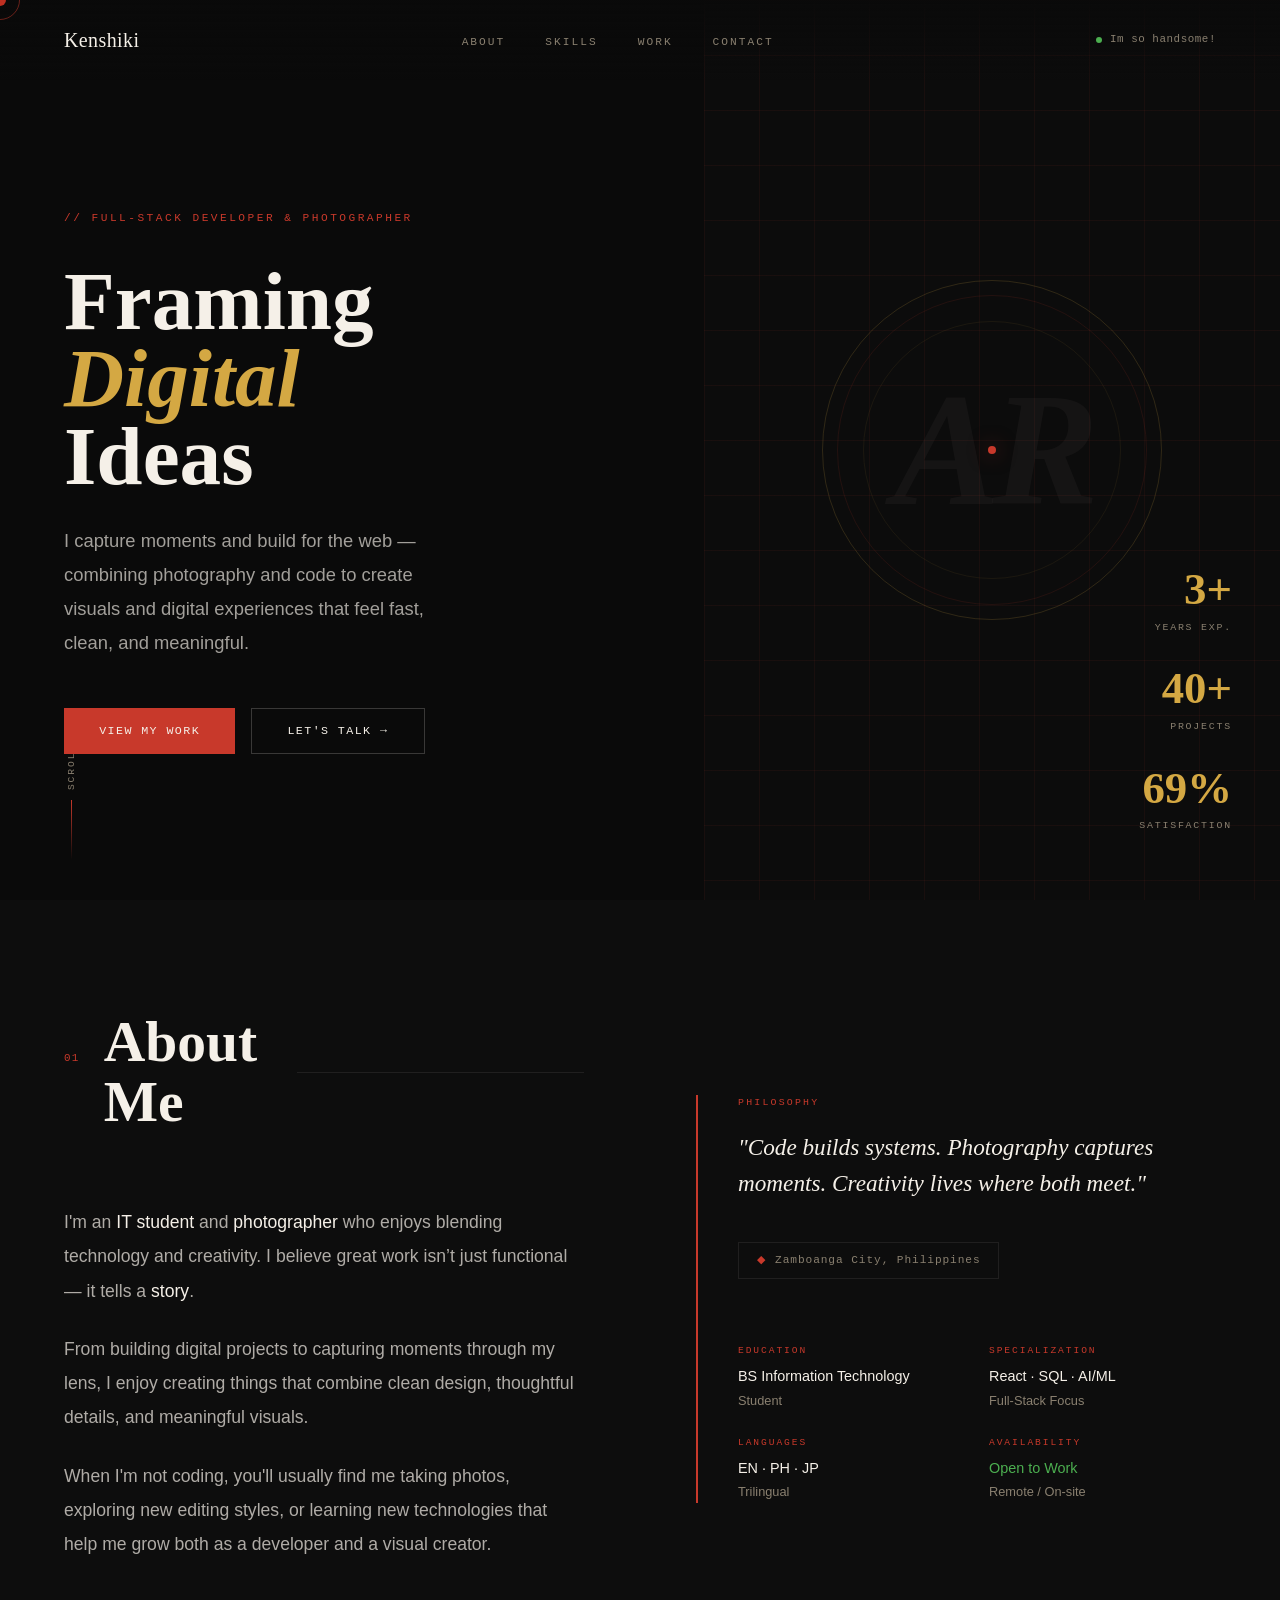
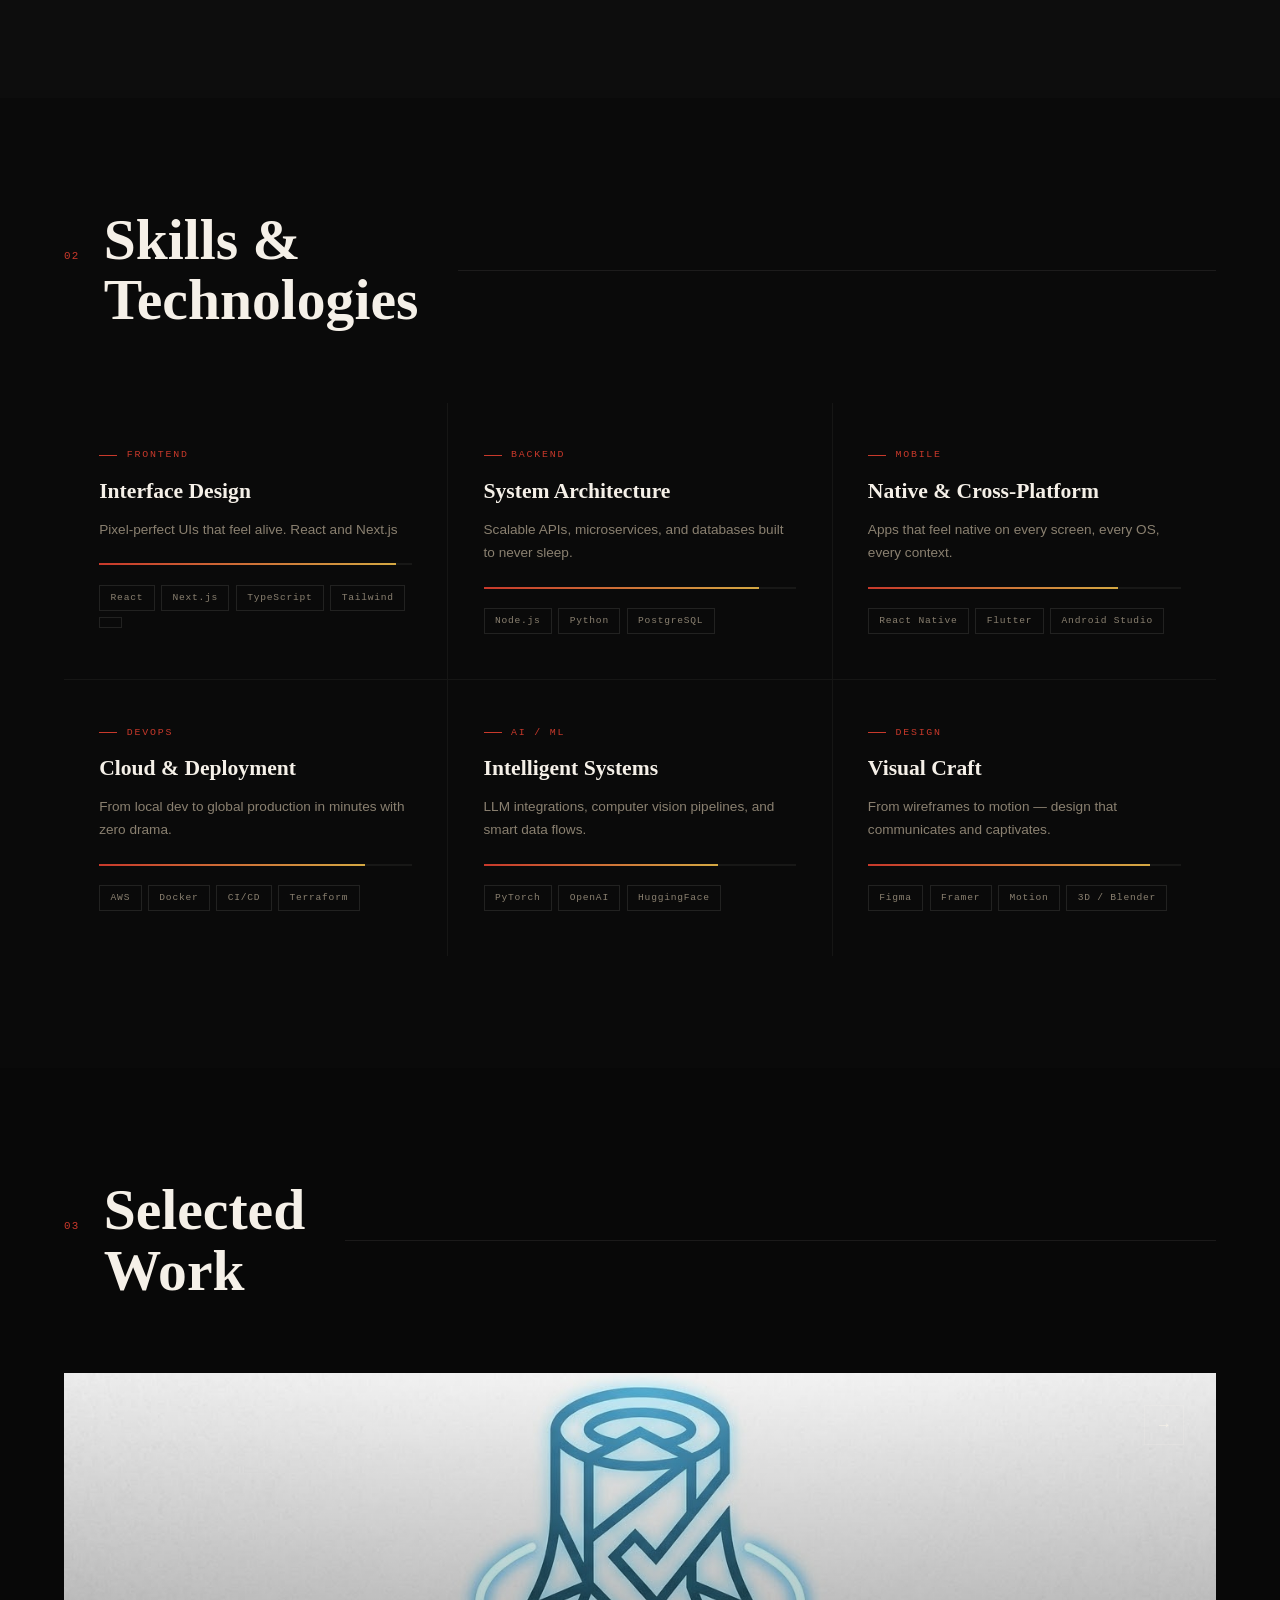
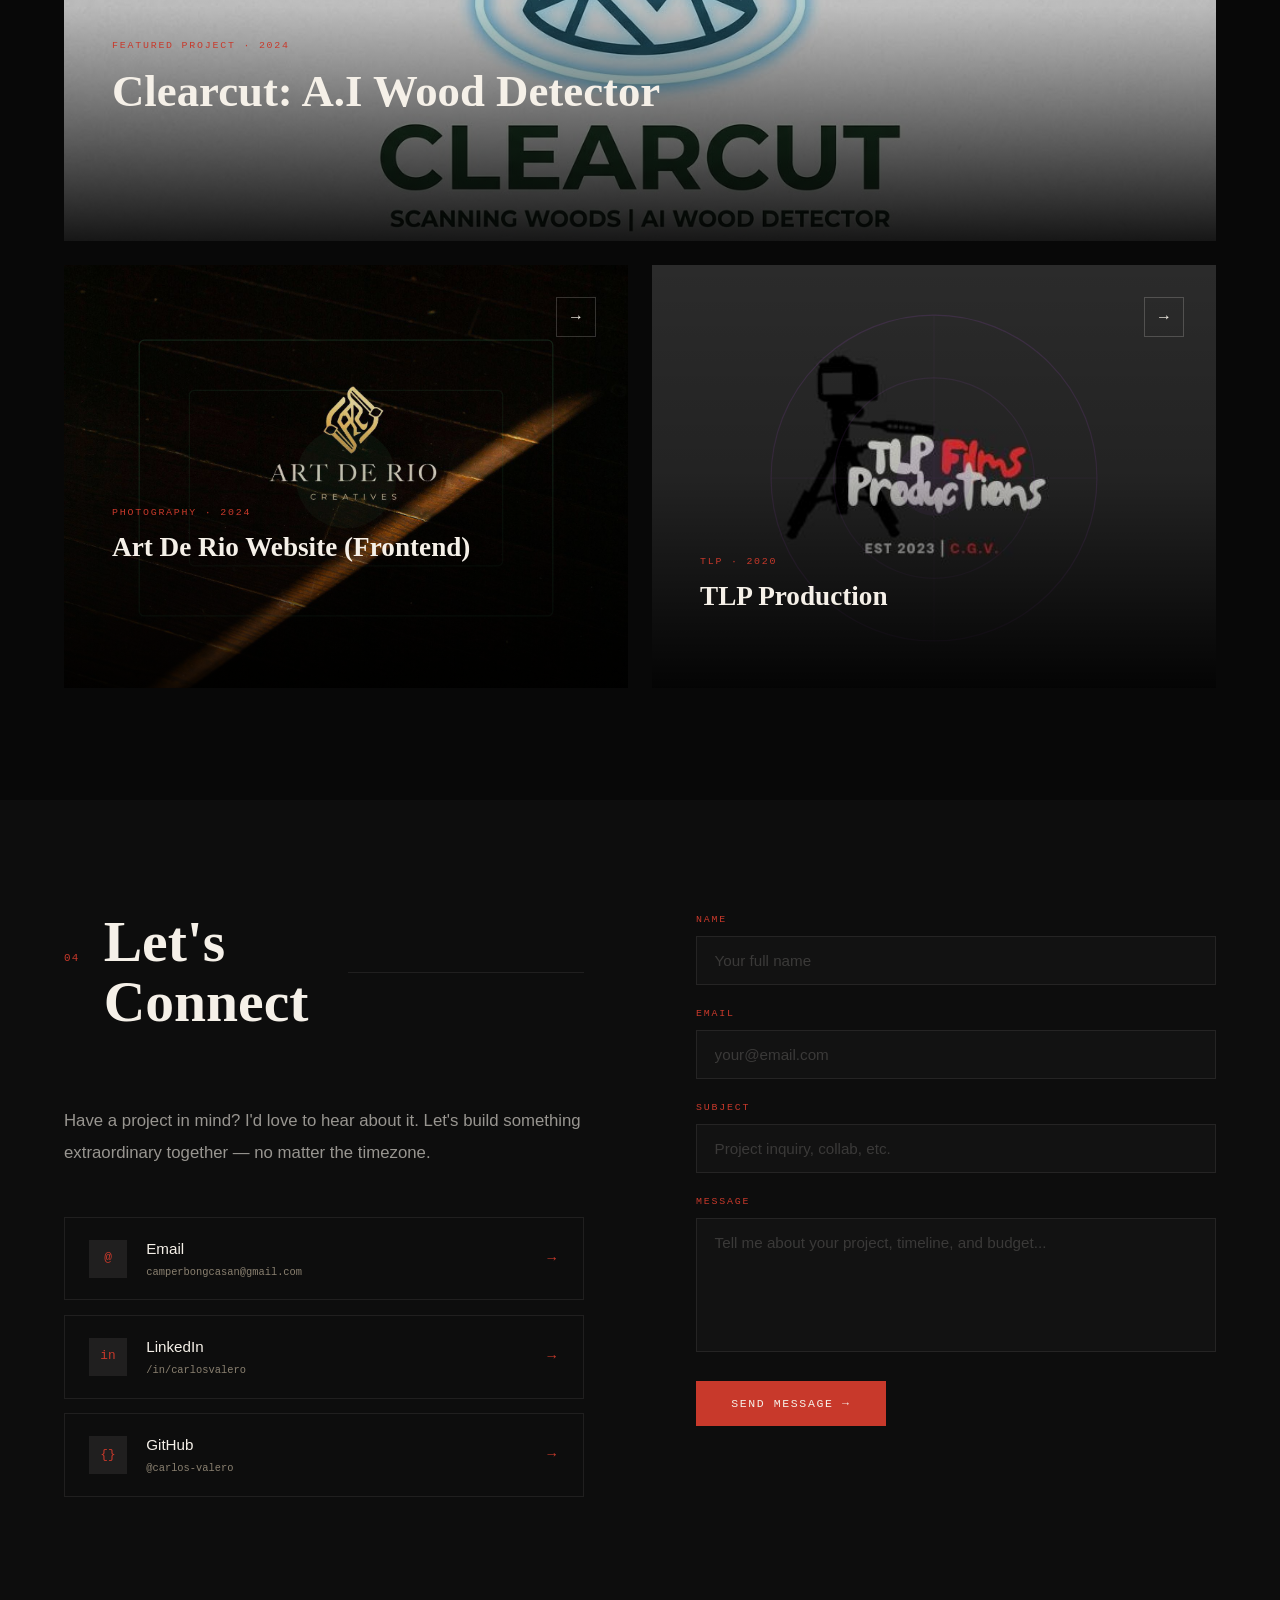
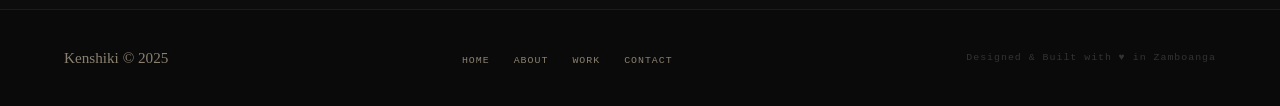
==== Portfolio/portfolio.html @ 1a5773a1 "Add files via upload commits" ====
<!DOCTYPE html>
<html lang="en">
<head>
<meta charset="UTF-8">
<meta name="viewport" content="width=device-width, initial-scale=1.0">
<title>Alex Reyes — Full-Stack Developer</title>
<link rel="preconnect" href="https://fonts.googleapis.com">
<link rel="preconnect" href="https://fonts.gstatic.com" crossorigin>
<link rel="stylesheet" href="styles.css">
</head>
<body>

<!-- Custom Cursor -->
<div id="cursor"></div>
<div id="cursor-ring"></div>

<!-- Navigation -->
<nav id="navbar">
  <a href="#home" class="nav-logo">Kenshiki</a>
  <ul class="nav-links">
    <li><a href="#about">About</a></li>
    <li><a href="#skills">Skills</a></li>
    <li><a href="#projects">Work</a></li>
    <li><a href="#contact">Contact</a></li>
  </ul>
  <div class="nav-status">
    <div class="status-dot"></div>
    Im so handsome!
  </div>
</nav>

<!-- Hero -->
<section class="hero" id="home">
  <div class="hero-left">
    <span class="hero-label">// Full-Stack Developer &amp; Photographer</span>
    <h1 class="hero-name">
      Framing<br>
      <em>Digital</em><br>
      Ideas 
    </h1>
    <p class="hero-tagline">
      I capture moments and build for the web — combining photography and code to create visuals and digital experiences that feel fast, clean, and meaningful.
    </p>
    <div class="hero-cta">
      <button class="btn-primary" onclick="document.getElementById('projects').scrollIntoView({behavior:'smooth'})">View My Work</button>
      <button class="btn-outline" onclick="document.getElementById('contact').scrollIntoView({behavior:'smooth'})">Let's Talk →</button>
    </div>
  </div>
  <div class="hero-right">
    <div class="hero-grid-bg"></div>
    <div class="hero-orb"></div>
    <div class="hero-monogram">AR</div>
    <div class="hero-dot"></div>
    <div class="hero-stats">
      <div class="stat">
        <span class="stat-num">3+</span>
        <span class="stat-label">Years Exp.</span>
      </div>
      <div class="stat">
        <span class="stat-num">40+</span>
        <span class="stat-label">Projects</span>
      </div>
      <div class="stat">
        <span class="stat-num">69%</span>
        <span class="stat-label">Satisfaction</span>
      </div>
    </div>
  </div>
  <div class="scroll-hint">
    <span>Scroll</span>
    <div class="scroll-line"></div>
  </div>
</section>

<!-- About -->
<section class="about-section section-wrap" id="about">
  <div class="about-body">
    <div class="section-header reveal">
      <span class="section-num">01</span>
      <h2 class="section-title">About<br>Me</h2>
      <div class="section-rule"></div>
    </div>
<p class="reveal" style="transition-delay:0.1s">
  I'm an <strong>IT student</strong> and <strong>photographer</strong> who enjoys blending technology and creativity. I believe great work isn’t just functional — it tells a <strong>story</strong>.
</p>
<p class="reveal" style="transition-delay:0.2s">
  From building digital projects to capturing moments through my lens, I enjoy creating things that combine clean design, thoughtful details, and meaningful visuals.
</p>
<p class="reveal" style="transition-delay:0.3s">
  When I'm not coding, you'll usually find me taking photos, exploring new editing styles, or learning new technologies that help me grow both as a developer and a visual creator.
</p>
  </div>
  <div class="about-sidebar reveal" style="transition-delay:0.2s">
    <div class="sidebar-label">Philosophy</div>
    <p class="sidebar-quote">"Code builds systems. Photography captures moments. Creativity lives where both meet."</p>
    <div class="location-pill"><span class="pin">◆</span> Zamboanga City, Philippines</div>
    <div class="about-meta">
      <div class="meta-item">
        <div class="meta-label">Education</div>
        <div class="meta-val">BS Information Technology</div>
        <div class="meta-sub">Student</div>
      </div>
      <div class="meta-item">
        <div class="meta-label">Specialization</div>
        <div class="meta-val">React · SQL · AI/ML</div>
        <div class="meta-sub">Full-Stack Focus</div>
      </div>
      <div class="meta-item">
        <div class="meta-label">Languages</div>
        <div class="meta-val">EN · PH · JP</div>
        <div class="meta-sub">Trilingual</div>
      </div>
      <div class="meta-item">
        <div class="meta-label">Availability</div>
        <div class="meta-val" style="color:#4caf50">Open to Work</div>
        <div class="meta-sub">Remote / On-site</div>
      </div>
    </div>
  </div>
</section>

<!-- Skills -->
<section class="skills-section section-wrap" id="skills">
  <div class="section-header reveal">
    <span class="section-num">02</span>
    <h2 class="section-title">Skills &amp;<br>Technologies</h2>
    <div class="section-rule"></div>
  </div>
  <div class="skills-grid">

    <div class="skill-card reveal">
      <div class="skill-eyebrow">Frontend</div>
      <div class="skill-name">Interface Design</div>
      <p class="skill-desc">Pixel-perfect UIs that feel alive. React and Next.js</p>
      <div class="skill-progress"><div class="skill-bar" data-level="0.95"></div></div>
      <div class="skill-tags">
        <span class="tag">React</span><span class="tag">Next.js</span><span class="tag">TypeScript</span><span class="tag">Tailwind</span><span class="tag"></span>
      </div>
    </div>

    <div class="skill-card reveal" style="transition-delay:0.08s">
      <div class="skill-eyebrow">Backend</div>
      <div class="skill-name">System Architecture</div>
      <p class="skill-desc">Scalable APIs, microservices, and databases built to never sleep.</p>
      <div class="skill-progress"><div class="skill-bar" data-level="0.88"></div></div>
      <div class="skill-tags">
        <span class="tag">Node.js</span><span class="tag">Python</span><span class="tag">PostgreSQL</span>
      </div>
    </div>

    <div class="skill-card reveal" style="transition-delay:0.16s">
      <div class="skill-eyebrow">Mobile</div>
      <div class="skill-name">Native & Cross-Platform</div>
      <p class="skill-desc">Apps that feel native on every screen, every OS, every context.</p>
      <div class="skill-progress"><div class="skill-bar" data-level="0.80"></div></div>
      <div class="skill-tags">
        <span class="tag">React Native</span><span class="tag">Flutter</span><span class="tag">Android Studio</span>
      </div>
    </div>

    <div class="skill-card reveal" style="transition-delay:0.24s">
      <div class="skill-eyebrow">DevOps</div>
      <div class="skill-name">Cloud & Deployment</div>
      <p class="skill-desc">From local dev to global production in minutes with zero drama.</p>
      <div class="skill-progress"><div class="skill-bar" data-level="0.85"></div></div>
      <div class="skill-tags">
        <span class="tag">AWS</span><span class="tag">Docker</span><span class="tag">CI/CD</span><span class="tag">Terraform</span>
      </div>
    </div>

    <div class="skill-card reveal" style="transition-delay:0.32s">
      <div class="skill-eyebrow">AI / ML</div>
      <div class="skill-name">Intelligent Systems</div>
      <p class="skill-desc">LLM integrations, computer vision pipelines, and smart data flows.</p>
      <div class="skill-progress"><div class="skill-bar" data-level="0.75"></div></div>
      <div class="skill-tags">
        <span class="tag">PyTorch</span><span class="tag">OpenAI</span><span class="tag">HuggingFace</span>
      </div>
    </div>

    <div class="skill-card reveal" style="transition-delay:0.40s">
      <div class="skill-eyebrow">Design</div>
      <div class="skill-name">Visual Craft</div>
      <p class="skill-desc">From wireframes to motion — design that communicates and captivates.</p>
      <div class="skill-progress"><div class="skill-bar" data-level="0.90"></div></div>
      <div class="skill-tags">
        <span class="tag">Figma</span><span class="tag">Framer</span><span class="tag">Motion</span><span class="tag">3D / Blender</span>
      </div>
    </div>

  </div>
</section>

<!-- Projects -->
<section class="projects-section section-wrap" id="projects">
  <div class="section-header reveal">
    <span class="section-num">03</span>
    <h2 class="section-title">Selected<br>Work</h2>
    <div class="section-rule"></div>
  </div>
  <div class="projects-grid">

    <!-- Featured -->
    <div class="project-card featured reveal">
      <div class="proj-bg bg-1" style="background-image: url('unnamed.jpg'); background-size: cover; background-position: center;">
      </div>
      <div class="proj-overlay"></div>
      <div class="proj-content">
        <div class="proj-tag">Featured Project · 2024</div>
        <h3 class="proj-title">Clearcut: A.I Wood Detector</h3>
        <p class="proj-desc">AI-powered wood detection and scanning system. Advanced computer vision technology that identifies wood types and quality in real-time, revolutionizing forestry and lumber industry workflows with precision and speed.</p>
      </div>
      <div class="proj-arrow">→</div>
    </div>

    <!-- Card 2 -->
    <div class="project-card reveal" style="transition-delay:0.1s">
      <div class="proj-bg bg-2" style="background-image: url('art.jpg'); background-size: cover; background-position: center;">
        <svg class="proj-geo" viewBox="0 0 450 340" preserveAspectRatio="xMidYMid slice" xmlns="http://www.w3.org/2000/svg">
          <rect x="60" y="60" width="330" height="220" rx="4" fill="none" stroke="rgba(80,180,120,0.18)" stroke-width="1"/>
          <rect x="100" y="100" width="250" height="140" rx="4" fill="none" stroke="rgba(80,180,120,0.10)" stroke-width="1"/>
          <circle cx="225" cy="170" r="40" fill="rgba(80,180,120,0.08)"/>
        </svg>
      </div>
      <div class="proj-overlay"></div>
      <div class="proj-content">
        <div class="proj-tag">Photography · 2024</div>
        <h3 class="proj-title">Art De Rio Website (Frontend)</h3>
        <p class="proj-desc">Art De Rio is a photography service that captures moments, emotions, and stories through the lens—turning everyday scenes into timeless visual memories.</p>
      </div>
      <div class="proj-arrow">→</div>
    </div>

    <!-- Card 3 -->
    <div class="project-card reveal" style="transition-delay:0.2s">
      <div class="proj-bg bg-3" style="background-image: url('tlp.jpg'); background-size: cover; background-position: center;">
        <svg class="proj-geo" viewBox="0 0 450 340" preserveAspectRatio="xMidYMid slice" xmlns="http://www.w3.org/2000/svg">
          <circle cx="225" cy="170" r="130" fill="none" stroke="rgba(160,80,200,0.18)" stroke-width="1"/>
          <circle cx="225" cy="170" r="80"  fill="none" stroke="rgba(160,80,200,0.12)" stroke-width="1"/>
          <circle cx="225" cy="170" r="30"  fill="rgba(160,80,200,0.10)"/>
          <line x1="225" y1="40"  x2="225" y2="300" stroke="rgba(160,80,200,0.06)" stroke-width="1"/>
          <line x1="95"  y1="170" x2="355" y2="170" stroke="rgba(160,80,200,0.06)" stroke-width="1"/>
        </svg>
      </div>
      <div class="proj-overlay"></div>
      <div class="proj-content">
        <div class="proj-tag">TLP · 2020</div>
        <h3 class="proj-title">TLP Production</h3>
        <p class="proj-desc">Photo and Videography artworks</p>
      </div>
      <div class="proj-arrow">→</div>
    </div>

  </div>
</section>

<!-- Contact -->
<section class="contact-section section-wrap" id="contact">
  <div>
    <div class="section-header reveal">
      <span class="section-num">04</span>
      <h2 class="section-title">Let's<br>Connect</h2>
      <div class="section-rule"></div>
    </div>
    <p class="contact-intro reveal" style="transition-delay:0.1s">
      Have a project in mind? I'd love to hear about it. Let's build something extraordinary together — no matter the timezone.
    </p>
    <div class="contact-links reveal" style="transition-delay:0.2s">
      <a class="contact-link" href="mailto:alex@reyes.dev">
        <div class="link-icon">@</div>
        <div class="link-info">
          <div class="link-name">Email</div>
          <div class="link-val">camperbongcasan@gmail.com</div>
        </div>
        <span class="link-arr">→</span>
      </a>
      <a class="contact-link" href="#">
        <div class="link-icon">in</div>
        <div class="link-info">
          <div class="link-name">LinkedIn</div>
          <div class="link-val">/in/carlosvalero</div>
        </div>
        <span class="link-arr">→</span>
      </a>
      <a class="contact-link" href="#">
        <div class="link-icon">{}</div>
        <div class="link-info">
          <div class="link-name">GitHub</div>
          <div class="link-val">@carlos-valero</div>
        </div>
        <span class="link-arr">→</span>
      </a>
    </div>
  </div>

  <div class="contact-form reveal" style="transition-delay:0.15s">
    <div class="form-group">
      <label for="name">Name</label>
      <input type="text" id="name" placeholder="Your full name">
    </div>
    <div class="form-group">
      <label for="email">Email</label>
      <input type="email" id="email" placeholder="your@email.com">
    </div>
    <div class="form-group">
      <label for="subject">Subject</label>
      <input type="text" id="subject" placeholder="Project inquiry, collab, etc.">
    </div>
    <div class="form-group">
      <label for="message">Message</label>
      <textarea id="message" rows="6" placeholder="Tell me about your project, timeline, and budget..."></textarea>
    </div>
    <button class="submit-btn" onclick="handleSubmit()">Send Message →</button>
  </div>
</section>

<!-- Footer -->
<footer>
  <div class="footer-brand">Kenshiki © 2025</div>
  <ul class="footer-links">
    <li><a href="#home">Home</a></li>
    <li><a href="#about">About</a></li>
    <li><a href="#projects">Work</a></li>
    <li><a href="#contact">Contact</a></li>
  </ul>
  <div class="footer-copy">Designed &amp; Built with ♥ in Zamboanga</div>
</footer>

<script>
  /* ── Custom Cursor ── */
  const cursor = document.getElementById('cursor');
  const ring   = document.getElementById('cursor-ring');
  let mx = 0, my = 0, rx = 0, ry = 0;

  document.addEventListener('mousemove', e => {
    mx = e.clientX; my = e.clientY;
    cursor.style.left = mx + 'px';
    cursor.style.top  = my + 'px';
  });

  (function animateRing() {
    rx += (mx - rx) * 0.13;
    ry += (my - ry) * 0.13;
    ring.style.left = rx + 'px';
    ring.style.top  = ry + 'px';
    requestAnimationFrame(animateRing);
  })();

  const hoverTargets = document.querySelectorAll('button, a, .project-card, .skill-card, .contact-link, input, textarea');
  hoverTargets.forEach(el => {
    el.addEventListener('mouseenter', () => { cursor.classList.add('hover'); ring.classList.add('hover'); });
    el.addEventListener('mouseleave', () => { cursor.classList.remove('hover'); ring.classList.remove('hover'); });
  });

  /* ── Navbar scroll ── */
  const navbar = document.getElementById('navbar');
  window.addEventListener('scroll', () => {
    navbar.classList.toggle('scrolled', window.scrollY > 60);
  });

  /* ── Intersection Observer: reveals + skill bars ── */
  const revealObs = new IntersectionObserver(entries => {
    entries.forEach(entry => {
      if (entry.isIntersecting) {
        entry.target.classList.add('visible');
        // animate skill bars inside revealed skill cards
        const bar = entry.target.querySelector('.skill-bar');
        if (bar) {
          const level = parseFloat(bar.dataset.level);
          bar.style.width = (level * 100) + '%';
          setTimeout(() => bar.classList.add('visible'), 100);
        }
        revealObs.unobserve(entry.target);
      }
    });
  }, { threshold: 0.18 });

  document.querySelectorAll('.reveal, .skill-card').forEach(el => revealObs.observe(el));

  /* ── Set skill bar widths before animation ── */
  document.querySelectorAll('.skill-bar').forEach(bar => {
    bar.style.width = (parseFloat(bar.dataset.level) * 100) + '%';
  });

  /* ── Contact form ── */
  function handleSubmit() {
    const name    = document.getElementById('name').value.trim();
    const email   = document.getElementById('email').value.trim();
    const message = document.getElementById('message').value.trim();
    if (!name || !email || !message) {
      alert('Please fill in your name, email, and message.');
      return;
    }
    const btn = document.querySelector('.submit-btn');
    btn.textContent = 'Sent! ✓';
    btn.style.background = '#4caf50';
    btn.style.boxShadow = '0 8px 24px rgba(76,175,80,0.35)';
    setTimeout(() => {
      btn.textContent = 'Send Message →';
      btn.style.background = '';
      btn.style.boxShadow = '';
    }, 3000);
  }
</script>
</body>
</html>
---- Portfolio/styles.css ----
/* ── Reset & Base ── */
*, *::before, *::after { margin: 0; padding: 0; box-sizing: border-box; }

:root {
  --ink: #0a0a0a;
  --ink-2: #0d0d0d;
  --ink-3: #111111;
  --paper: #f5f0e8;
  --cream: #ede8de;
  --accent: #c8392b;
  --accent-dim: rgba(200, 57, 43, 0.15);
  --gold: #d4a843;
  --gold-dim: rgba(212, 168, 67, 0.12);
  --muted: #8a8070;
  --muted-dim: rgba(245, 240, 232, 0.08);
  --border: rgba(245, 240, 232, 0.08);
  --serif: 'Playfair Display', Georgia, serif;
  --mono: 'DM Mono', 'Courier New', monospace;
  --sans: 'Outfit', sans-serif;
}

html { scroll-behavior: smooth; }

body {
  background: var(--ink);
  color: var(--paper);
  font-family: var(--sans);
  overflow-x: hidden;
  cursor: none;
  line-height: 1.6;
}

/* ── Custom Cursor ── */
#cursor {
  position: fixed;
  width: 12px;
  height: 12px;
  background: var(--accent);
  border-radius: 50%;
  pointer-events: none;
  z-index: 9999;
  transform: translate(-50%, -50%);
  transition: width 0.3s, height 0.3s, background 0.3s;
  mix-blend-mode: difference;
}

#cursor-ring {
  position: fixed;
  width: 40px;
  height: 40px;
  border: 1px solid rgba(200, 57, 43, 0.5);
  border-radius: 50%;
  pointer-events: none;
  z-index: 9998;
  transform: translate(-50%, -50%);
  transition: width 0.3s, height 0.3s;
}

#cursor.hover { width: 20px; height: 20px; }
#cursor-ring.hover { width: 60px; height: 60px; }

/* ── Navigation ── */
nav {
  position: fixed;
  top: 0; left: 0; right: 0;
  z-index: 100;
  padding: 1.5rem 4rem;
  display: flex;
  justify-content: space-between;
  align-items: center;
  background: linear-gradient(to bottom, rgba(10,10,10,0.97) 0%, transparent 100%);
  transition: background 0.3s;
}

nav.scrolled {
  background: rgba(10, 10, 10, 0.97);
  border-bottom: 1px solid var(--border);
}

.nav-logo {
  font-family: var(--serif);
  font-size: 1.25rem;
  letter-spacing: 0.02em;
  color: var(--paper);
  text-decoration: none;
}

.nav-links {
  display: flex;
  gap: 2.5rem;
  list-style: none;
}

.nav-links a {
  font-family: var(--mono);
  font-size: 0.7rem;
  letter-spacing: 0.18em;
  text-transform: uppercase;
  color: var(--muted);
  text-decoration: none;
  transition: color 0.3s;
  cursor: none;
}

.nav-links a:hover { color: var(--accent); }

.nav-status {
  display: flex;
  align-items: center;
  gap: 0.5rem;
  font-family: var(--mono);
  font-size: 0.68rem;
  color: var(--muted);
  letter-spacing: 0.05em;
}

.status-dot {
  width: 6px; height: 6px;
  background: #4caf50;
  border-radius: 50%;
  animation: pulse-dot 2.5s ease-in-out infinite;
}

@keyframes pulse-dot {
  0%, 100% { opacity: 1; transform: scale(1); }
  50% { opacity: 0.4; transform: scale(1.4); }
}

/* ── Hero ── */
.hero {
  min-height: 100vh;
  display: grid;
  grid-template-columns: 55% 45%;
  position: relative;
  overflow: hidden;
}

.hero-left {
  padding: 9rem 4rem 5rem;
  display: flex;
  flex-direction: column;
  justify-content: center;
  position: relative;
  z-index: 2;
}

.hero-label {
  font-family: var(--mono);
  font-size: 0.7rem;
  letter-spacing: 0.22em;
  color: var(--accent);
  text-transform: uppercase;
  margin-bottom: 2.2rem;
  opacity: 0;
  animation: fade-up 0.9s 0.3s ease forwards;
}

.hero-name {
  font-family: var(--serif);
  font-size: clamp(3.8rem, 6.5vw, 6rem);
  font-weight: 900;
  line-height: 0.93;
  margin-bottom: 1.8rem;
  opacity: 0;
  animation: fade-up 0.9s 0.5s ease forwards;
}

.hero-name em {
  font-style: italic;
  color: var(--gold);
}

.hero-tagline {
  font-family: var(--sans);
  font-weight: 200;
  font-size: 1.15rem;
  color: rgba(245, 240, 232, 0.65);
  line-height: 1.85;
  max-width: 400px;
  margin-bottom: 3rem;
  opacity: 0;
  animation: fade-up 0.9s 0.7s ease forwards;
}

.hero-cta {
  display: flex;
  gap: 1rem;
  opacity: 0;
  animation: fade-up 0.9s 0.9s ease forwards;
}

.btn-primary {
  background: var(--accent);
  color: var(--paper);
  padding: 0.95rem 2.2rem;
  font-family: var(--mono);
  font-size: 0.73rem;
  letter-spacing: 0.12em;
  text-transform: uppercase;
  border: none;
  cursor: none;
  transition: transform 0.2s, box-shadow 0.3s;
}

.btn-primary:hover {
  transform: translateY(-3px);
  box-shadow: 0 12px 32px rgba(200, 57, 43, 0.45);
}

.btn-outline {
  border: 1px solid rgba(245, 240, 232, 0.2);
  color: var(--paper);
  padding: 0.95rem 2.2rem;
  font-family: var(--mono);
  font-size: 0.73rem;
  letter-spacing: 0.12em;
  text-transform: uppercase;
  background: transparent;
  cursor: none;
  transition: border-color 0.3s, background 0.3s;
}

.btn-outline:hover {
  border-color: var(--paper);
  background: rgba(245, 240, 232, 0.04);
}

/* ── Hero Right Visual ── */
.hero-right {
  position: relative;
  overflow: hidden;
  background: #0c0c0c;
}

.hero-grid-bg {
  position: absolute;
  inset: 0;
  background-image:
    linear-gradient(rgba(200, 57, 43, 0.07) 1px, transparent 1px),
    linear-gradient(90deg, rgba(200, 57, 43, 0.07) 1px, transparent 1px);
  background-size: 55px 55px;
  animation: grid-scroll 25s linear infinite;
}

@keyframes grid-scroll {
  0% { transform: translateY(0); }
  100% { transform: translateY(55px); }
}

.hero-orb {
  position: absolute;
  top: 50%; left: 50%;
  width: 340px; height: 340px;
  border: 1px solid rgba(212, 168, 67, 0.18);
  border-radius: 50%;
  transform: translate(-50%, -50%);
  animation: orbit 35s linear infinite;
}

.hero-orb::before {
  content: '';
  position: absolute;
  inset: 14px;
  border: 1px solid rgba(200, 57, 43, 0.12);
  border-radius: 50%;
}

.hero-orb::after {
  content: '';
  position: absolute;
  inset: 40px;
  border: 1px solid rgba(212, 168, 67, 0.08);
  border-radius: 50%;
}

@keyframes orbit {
  from { transform: translate(-50%, -50%) rotate(0deg); }
  to   { transform: translate(-50%, -50%) rotate(360deg); }
}

.hero-monogram {
  position: absolute;
  top: 50%; left: 50%;
  transform: translate(-50%, -50%);
  font-family: var(--serif);
  font-size: 10rem;
  font-weight: 900;
  font-style: italic;
  color: rgba(245, 240, 232, 0.04);
  letter-spacing: -0.05em;
  user-select: none;
}

.hero-dot {
  position: absolute;
  top: 50%; left: 50%;
  width: 8px; height: 8px;
  background: var(--accent);
  border-radius: 50%;
  transform: translate(-50%, -50%);
  box-shadow: 0 0 20px rgba(200, 57, 43, 0.6);
  animation: dot-pulse 3s ease-in-out infinite;
}

@keyframes dot-pulse {
  0%, 100% { box-shadow: 0 0 20px rgba(200, 57, 43, 0.6); }
  50% { box-shadow: 0 0 40px rgba(200, 57, 43, 0.9), 0 0 80px rgba(200, 57, 43, 0.3); }
}

.hero-stats {
  position: absolute;
  bottom: 4rem; right: 3rem;
  display: flex;
  flex-direction: column;
  gap: 1.8rem;
  opacity: 0;
  animation: fade-in 1s 1.3s ease forwards;
}

.stat { text-align: right; }
.stat-num {
  display: block;
  font-family: var(--serif);
  font-size: 2.8rem;
  font-weight: 700;
  color: var(--gold);
  line-height: 1;
}
.stat-label {
  font-family: var(--mono);
  font-size: 0.62rem;
  letter-spacing: 0.18em;
  color: var(--muted);
  text-transform: uppercase;
}

.scroll-hint {
  position: absolute;
  bottom: 2.5rem;
  left: 4rem;
  display: flex;
  flex-direction: column;
  align-items: center;
  gap: 0.6rem;
  opacity: 0;
  animation: fade-in 1s 1.6s ease forwards;
}

.scroll-hint span {
  font-family: var(--mono);
  font-size: 0.6rem;
  letter-spacing: 0.2em;
  color: var(--muted);
  text-transform: uppercase;
  writing-mode: vertical-rl;
  transform: rotate(180deg);
}

.scroll-line {
  width: 1px; height: 60px;
  background: linear-gradient(to bottom, var(--accent), transparent);
  animation: scroll-anim 2s ease-in-out infinite;
}

@keyframes scroll-anim {
  0%, 100% { opacity: 0.3; transform: scaleY(1); transform-origin: top; }
  50% { opacity: 1; }
}

/* ── Section Shared ── */
.section-wrap { padding: 7rem 4rem; }

.section-header {
  display: flex;
  align-items: baseline;
  gap: 1.5rem;
  margin-bottom: 4.5rem;
}

.section-num {
  font-family: var(--mono);
  font-size: 0.68rem;
  color: var(--accent);
  letter-spacing: 0.12em;
  flex-shrink: 0;
}

.section-title {
  font-family: var(--serif);
  font-size: clamp(2.4rem, 4.5vw, 3.8rem);
  font-weight: 700;
  line-height: 1.05;
  flex-shrink: 0;
}

.section-rule {
  flex: 1;
  height: 1px;
  background: var(--border);
  margin-left: 1rem;
  align-self: center;
}

/* ── About ── */
.about-section {
  background: var(--ink-2);
  display: grid;
  grid-template-columns: 1fr 1fr;
  gap: 7rem;
  align-items: center;
}

.about-body p {
  font-family: var(--sans);
  font-weight: 300;
  font-size: 1.1rem;
  line-height: 1.95;
  color: rgba(245, 240, 232, 0.7);
  margin-bottom: 1.5rem;
}

.about-body p strong {
  color: var(--paper);
  font-weight: 500;
}

.about-sidebar {
  border-left: 2px solid var(--accent);
  padding-left: 2.5rem;
}

.sidebar-label {
  font-family: var(--mono);
  font-size: 0.62rem;
  letter-spacing: 0.22em;
  color: var(--accent);
  text-transform: uppercase;
  margin-bottom: 1.2rem;
}

.sidebar-quote {
  font-family: var(--serif);
  font-size: 1.45rem;
  font-style: italic;
  line-height: 1.55;
  color: var(--paper);
  margin-bottom: 2.5rem;
}

.location-pill {
  display: inline-flex;
  align-items: center;
  gap: 0.6rem;
  font-family: var(--mono);
  font-size: 0.7rem;
  letter-spacing: 0.08em;
  color: var(--muted);
  border: 1px solid var(--border);
  padding: 0.55rem 1.1rem;
  margin-bottom: 2rem;
}

.location-pill .pin { color: var(--accent); }

.about-meta {
  display: grid;
  grid-template-columns: 1fr 1fr;
  gap: 1.5rem;
  margin-top: 2rem;
}

.meta-item .meta-label {
  font-family: var(--mono);
  font-size: 0.6rem;
  letter-spacing: 0.2em;
  color: var(--accent);
  text-transform: uppercase;
  margin-bottom: 0.4rem;
}

.meta-item .meta-val {
  font-size: 0.9rem;
  color: var(--paper);
  font-weight: 400;
}

.meta-item .meta-sub {
  font-size: 0.8rem;
  color: var(--muted);
  margin-top: 0.15rem;
}

/* ── Skills ── */
.skills-section { background: var(--ink); }

.skills-grid {
  display: grid;
  grid-template-columns: repeat(3, 1fr);
  gap: 1px;
  background: rgba(245, 240, 232, 0.05);
}

.skill-card {
  background: var(--ink);
  padding: 2.8rem 2.2rem;
  transition: background 0.35s;
  position: relative;
  overflow: hidden;
}

.skill-card::after {
  content: '';
  position: absolute;
  bottom: 0; left: 0;
  width: 0; height: 2px;
  background: linear-gradient(to right, var(--accent), var(--gold));
  transition: width 0.4s ease;
}

.skill-card:hover { background: #0f0f0f; }
.skill-card:hover::after { width: 100%; }

.skill-eyebrow {
  font-family: var(--mono);
  font-size: 0.62rem;
  letter-spacing: 0.18em;
  color: var(--accent);
  text-transform: uppercase;
  margin-bottom: 1rem;
  display: flex;
  align-items: center;
  gap: 0.6rem;
}

.skill-eyebrow::before {
  content: '';
  width: 18px; height: 1px;
  background: var(--accent);
  flex-shrink: 0;
}

.skill-name {
  font-family: var(--serif);
  font-size: 1.35rem;
  font-weight: 700;
  margin-bottom: 0.8rem;
  line-height: 1.2;
}

.skill-desc {
  font-size: 0.85rem;
  color: var(--muted);
  line-height: 1.7;
}

.skill-progress {
  margin-top: 1.4rem;
  height: 2px;
  background: rgba(245, 240, 232, 0.06);
  position: relative;
  overflow: hidden;
}

.skill-bar {
  height: 100%;
  background: linear-gradient(to right, var(--accent), var(--gold));
  transform: scaleX(0);
  transform-origin: left;
  transition: transform 1.2s cubic-bezier(0.25, 1, 0.5, 1);
}

.skill-bar.visible { transform: scaleX(1); }

.skill-tags {
  display: flex;
  flex-wrap: wrap;
  gap: 0.4rem;
  margin-top: 1.2rem;
}

.tag {
  font-family: var(--mono);
  font-size: 0.6rem;
  letter-spacing: 0.08em;
  padding: 0.28rem 0.65rem;
  border: 1px solid rgba(245, 240, 232, 0.1);
  color: var(--muted);
  transition: border-color 0.2s, color 0.2s;
}

.skill-card:hover .tag {
  border-color: rgba(200, 57, 43, 0.3);
  color: rgba(245, 240, 232, 0.7);
}

/* ── Projects ── */
.projects-section { background: #080808; }

.projects-grid {
  display: grid;
  grid-template-columns: 1fr 1fr;
  gap: 1.5rem;
}

.project-card {
  position: relative;
  overflow: hidden;
  cursor: none;
}

.project-card.featured {
  grid-column: span 2;
  aspect-ratio: 16 / 6.5;
}

.project-card:not(.featured) {
  aspect-ratio: 4 / 3;
}

.proj-bg {
  position: absolute;
  inset: 0;
  transition: transform 0.7s cubic-bezier(0.25, 1, 0.5, 1);
}

.project-card:hover .proj-bg { transform: scale(1.06); }

.bg-1 { background: linear-gradient(145deg, #150806 0%, #2a1508 45%, #141428 100%); }
.bg-2 { background: linear-gradient(145deg, #06100a 0%, #081525 100%); }
.bg-3 { background: linear-gradient(145deg, #10061a 0%, #200824 100%); }

.proj-geo {
  position: absolute;
  inset: 0;
  opacity: 1;
}

.proj-overlay {
  position: absolute;
  inset: 0;
  background: linear-gradient(to top, rgba(0,0,0,0.9) 0%, rgba(0,0,0,0.2) 50%, transparent 100%);
}

.proj-content {
  position: absolute;
  inset: 0;
  padding: 2.5rem 3rem;
  display: flex;
  flex-direction: column;
  justify-content: flex-end;
  z-index: 2;
}

.proj-tag {
  font-family: var(--mono);
  font-size: 0.62rem;
  letter-spacing: 0.18em;
  color: var(--accent);
  text-transform: uppercase;
  margin-bottom: 0.8rem;
}

.proj-title {
  font-family: var(--serif);
  font-weight: 700;
  line-height: 1.1;
  margin-bottom: 0.7rem;
}

.featured .proj-title { font-size: 2.8rem; }
.project-card:not(.featured) .proj-title { font-size: 1.7rem; }

.proj-desc {
  font-family: var(--sans);
  font-weight: 300;
  font-size: 0.9rem;
  color: rgba(245, 240, 232, 0.6);
  line-height: 1.7;
  max-width: 520px;
  opacity: 0;
  transform: translateY(10px);
  transition: opacity 0.35s, transform 0.35s;
}

.project-card:hover .proj-desc {
  opacity: 1;
  transform: translateY(0);
}

.proj-arrow {
  position: absolute;
  top: 2rem; right: 2rem;
  width: 40px; height: 40px;
  border: 1px solid rgba(245, 240, 232, 0.2);
  display: flex;
  align-items: center;
  justify-content: center;
  font-size: 1rem;
  z-index: 3;
  transition: background 0.3s, border-color 0.3s, transform 0.3s;
}

.project-card:hover .proj-arrow {
  background: var(--accent);
  border-color: var(--accent);
  transform: rotate(45deg);
}

/* ── Contact ── */
.contact-section {
  background: var(--ink-2);
  display: grid;
  grid-template-columns: 1fr 1fr;
  gap: 7rem;
  align-items: start;
}

.contact-intro {
  font-family: var(--sans);
  font-weight: 300;
  font-size: 1.05rem;
  color: rgba(245, 240, 232, 0.6);
  line-height: 1.9;
  margin-bottom: 3rem;
}

.contact-links { display: flex; flex-direction: column; gap: 0.9rem; }

.contact-link {
  display: flex;
  align-items: center;
  gap: 1.2rem;
  padding: 1.2rem 1.5rem;
  border: 1px solid var(--border);
  text-decoration: none;
  color: var(--paper);
  cursor: none;
  transition: border-color 0.3s, background 0.3s;
}

.contact-link:hover {
  border-color: rgba(200, 57, 43, 0.5);
  background: rgba(200, 57, 43, 0.04);
}

.link-icon {
  width: 38px; height: 38px;
  background: var(--muted-dim);
  display: flex;
  align-items: center;
  justify-content: center;
  font-family: var(--mono);
  font-size: 0.8rem;
  color: var(--accent);
  flex-shrink: 0;
}

.link-info { flex: 1; }
.link-name { font-weight: 400; font-size: 0.95rem; }
.link-val { font-family: var(--mono); font-size: 0.65rem; color: var(--muted); margin-top: 0.15rem; }
.link-arr { color: var(--accent); font-size: 0.9rem; }

/* ── Form ── */
.contact-form { display: flex; flex-direction: column; gap: 1.3rem; }

.form-group { display: flex; flex-direction: column; gap: 0.5rem; }

.form-group label {
  font-family: var(--mono);
  font-size: 0.62rem;
  letter-spacing: 0.18em;
  color: var(--accent);
  text-transform: uppercase;
}

.form-group input,
.form-group textarea {
  background: rgba(245, 240, 232, 0.02);
  border: 1px solid var(--border);
  border-radius: 0;
  color: var(--paper);
  font-family: var(--sans);
  font-size: 0.95rem;
  font-weight: 300;
  padding: 0.95rem 1.1rem;
  outline: none;
  transition: border-color 0.3s;
  cursor: none;
  resize: none;
  width: 100%;
}

.form-group input::placeholder,
.form-group textarea::placeholder { color: rgba(245, 240, 232, 0.18); }

.form-group input:focus,
.form-group textarea:focus { border-color: rgba(200, 57, 43, 0.55); }

.submit-btn {
  align-self: flex-start;
  margin-top: 0.5rem;
  background: var(--accent);
  color: var(--paper);
  border: none;
  padding: 1rem 2.2rem;
  font-family: var(--mono);
  font-size: 0.72rem;
  letter-spacing: 0.14em;
  text-transform: uppercase;
  cursor: none;
  transition: transform 0.2s, box-shadow 0.3s;
}

.submit-btn:hover {
  transform: translateY(-3px);
  box-shadow: 0 10px 30px rgba(200, 57, 43, 0.35);
}

/* ── Footer ── */
footer {
  background: var(--ink);
  border-top: 1px solid var(--border);
  padding: 2.2rem 4rem;
  display: flex;
  justify-content: space-between;
  align-items: center;
}

.footer-brand {
  font-family: var(--serif);
  font-size: 0.95rem;
  color: var(--muted);
}

.footer-copy {
  font-family: var(--mono);
  font-size: 0.62rem;
  color: rgba(245, 240, 232, 0.18);
  letter-spacing: 0.1em;
}

.footer-links {
  display: flex;
  gap: 1.5rem;
  list-style: none;
}

.footer-links a {
  font-family: var(--mono);
  font-size: 0.62rem;
  color: var(--muted);
  text-decoration: none;
  letter-spacing: 0.1em;
  text-transform: uppercase;
  transition: color 0.3s;
  cursor: none;
}

.footer-links a:hover { color: var(--accent); }

/* ── Animations ── */
@keyframes fade-up {
  from { opacity: 0; transform: translateY(22px); }
  to   { opacity: 1; transform: translateY(0); }
}

@keyframes fade-in {
  from { opacity: 0; }
  to   { opacity: 1; }
}

/* ── Intersection reveal ── */
.reveal {
  opacity: 0;
  transform: translateY(28px);
  transition: opacity 0.75s ease, transform 0.75s ease;
}

.reveal.visible {
  opacity: 1;
  transform: translateY(0);
}

/* ── Responsive ── */
@media (max-width: 900px) {
  nav { padding: 1.2rem 1.5rem; }
  .nav-links { display: none; }
  .hero { grid-template-columns: 1fr; }
  .hero-right { height: 300px; }
  .hero-left { padding: 7rem 1.5rem 3rem; }
  .about-section, .contact-section { grid-template-columns: 1fr; gap: 3rem; }
  .skills-grid { grid-template-columns: 1fr; }
  .projects-grid { grid-template-columns: 1fr; }
  .project-card.featured { grid-column: span 1; aspect-ratio: 4/3; }
  .section-wrap { padding: 5rem 1.5rem; }
  footer { flex-direction: column; gap: 1rem; text-align: center; }
}
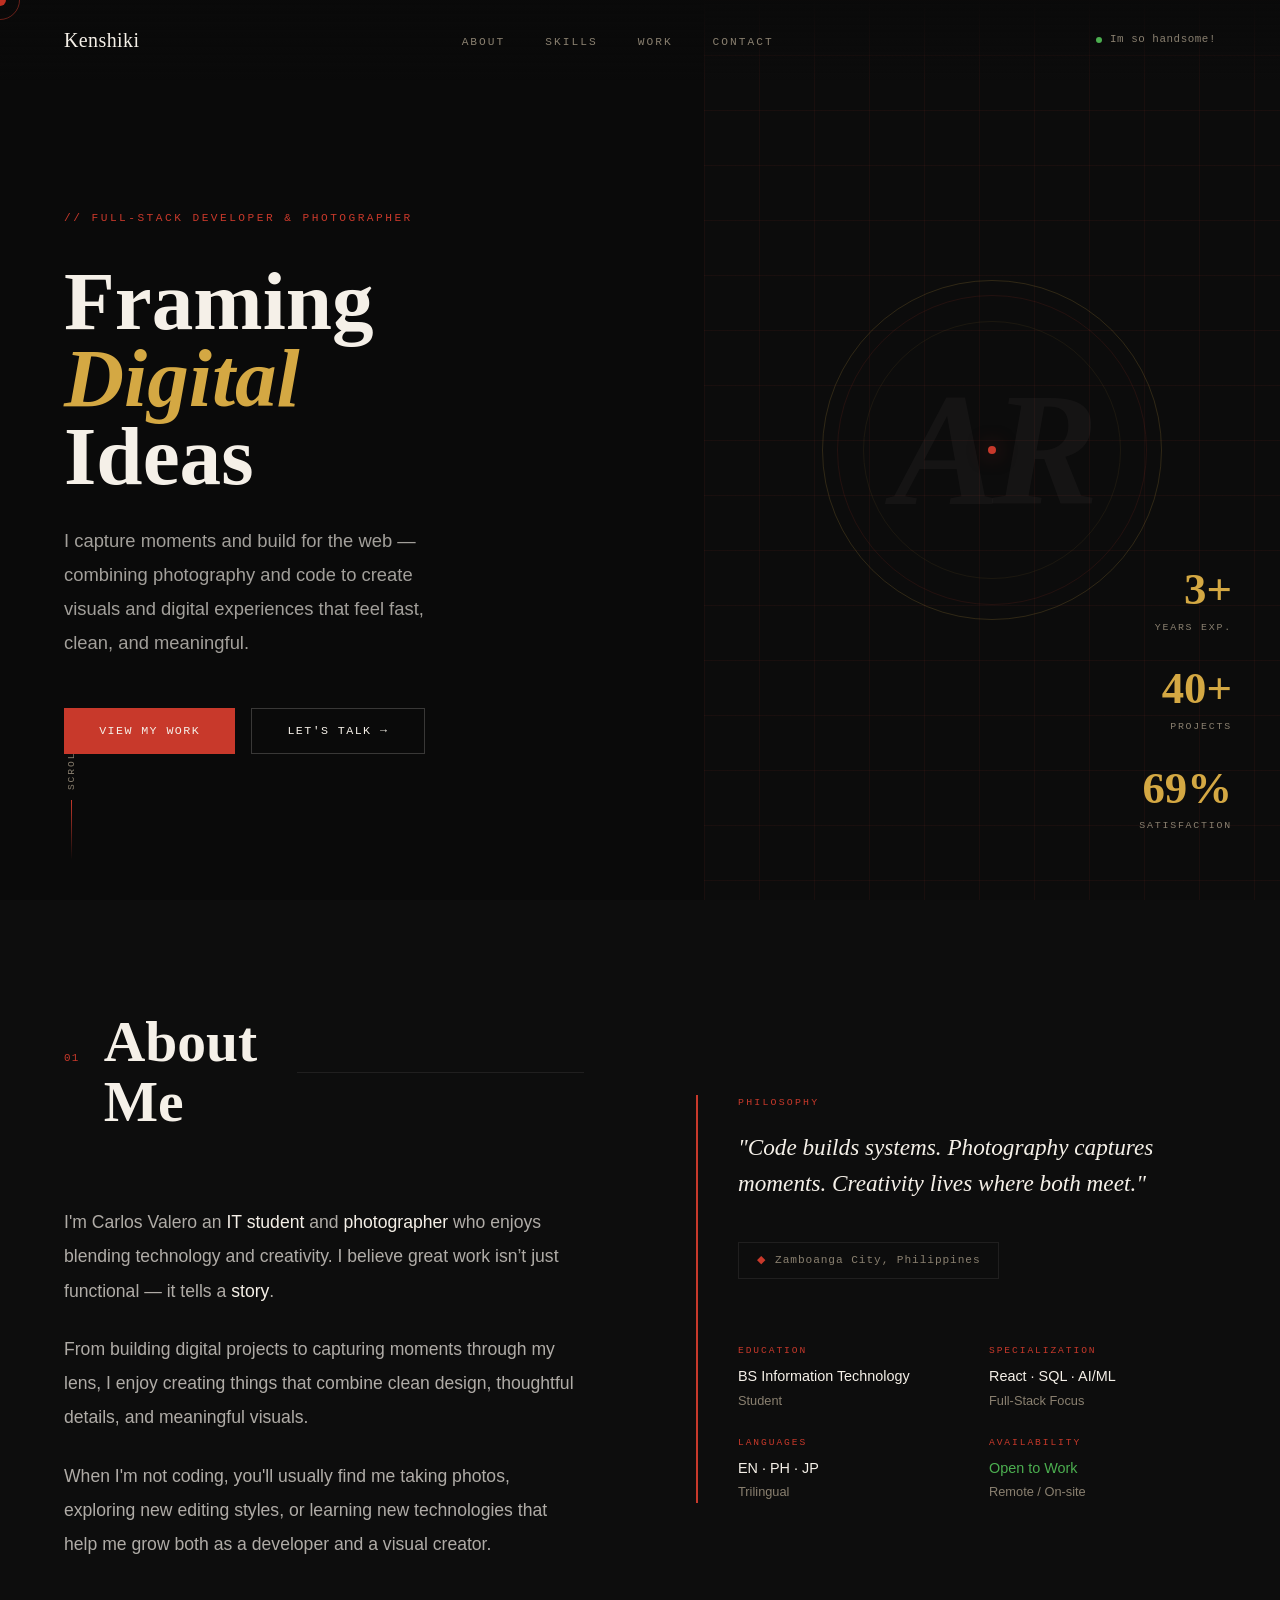
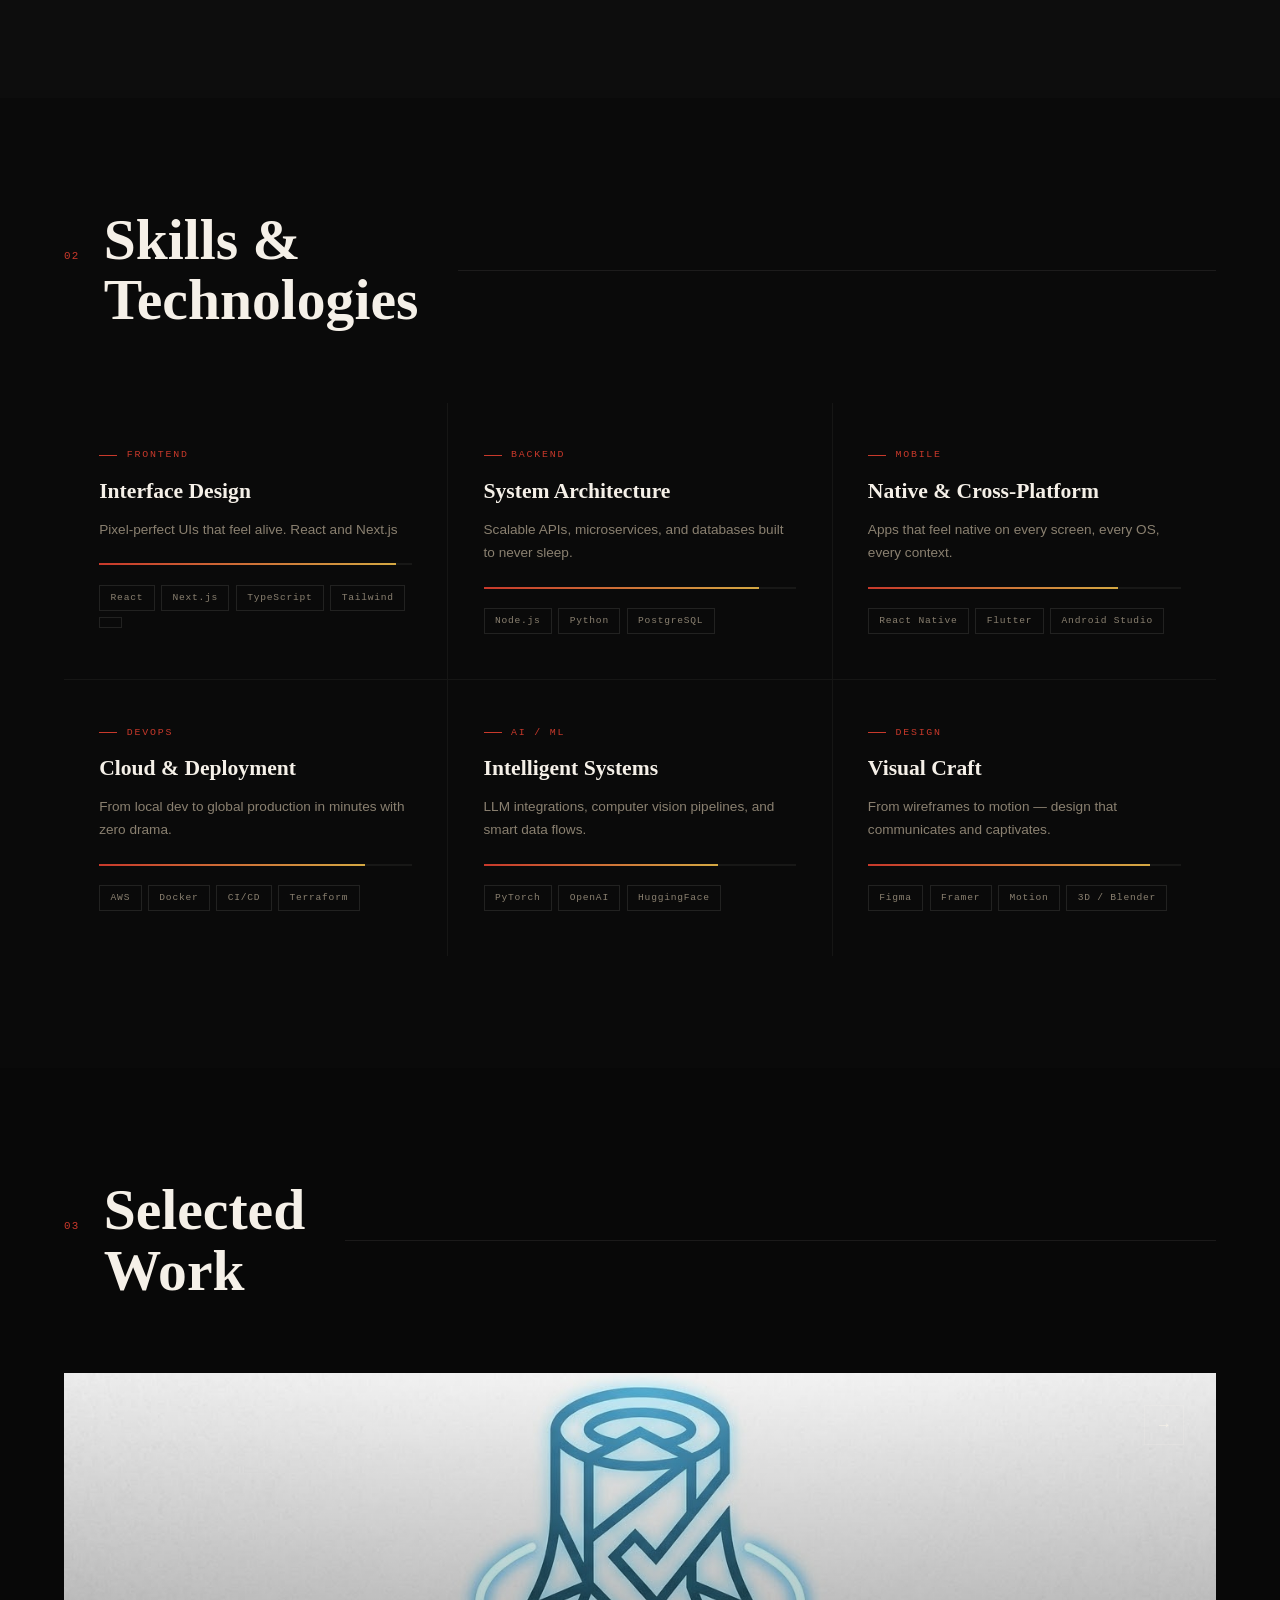
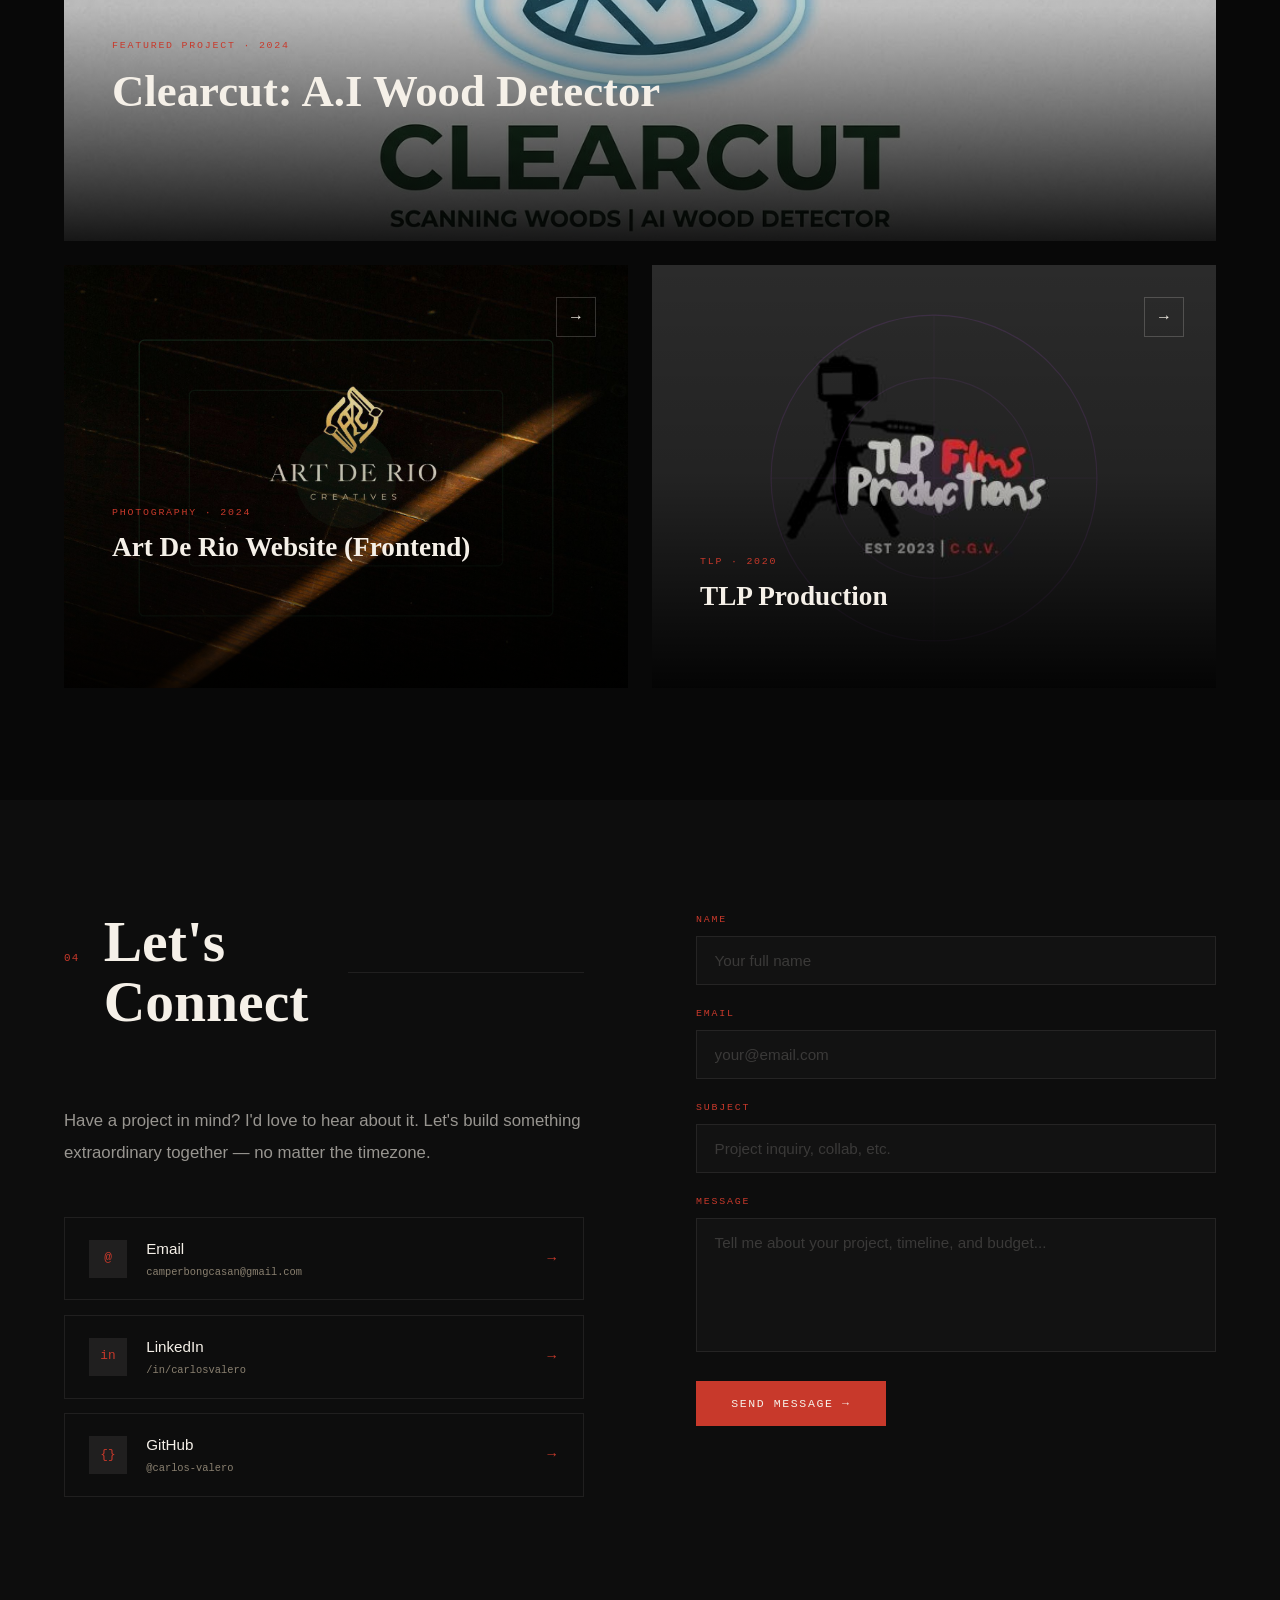
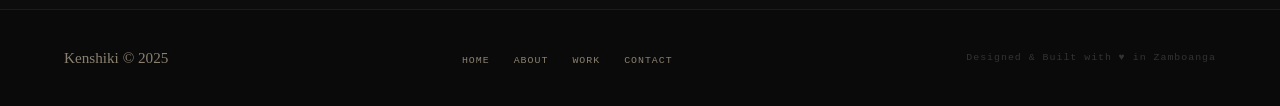
==== commit eb130cba: "Add files via upload" ====
--- a/Portfolio/portfolio.html
+++ b/Portfolio/portfolio.html
@@ -3,7 +3,7 @@
 <head>
 <meta charset="UTF-8">
 <meta name="viewport" content="width=device-width, initial-scale=1.0">
-<title>Alex Reyes — Full-Stack Developer</title>
+<title>Carlos Valero — Full-Stack Developer</title>
 <link rel="preconnect" href="https://fonts.googleapis.com">
 <link rel="preconnect" href="https://fonts.gstatic.com" crossorigin>
 <link rel="stylesheet" href="styles.css">
@@ -81,7 +81,7 @@
       <div class="section-rule"></div>
     </div>
 <p class="reveal" style="transition-delay:0.1s">
-  I'm an <strong>IT student</strong> and <strong>photographer</strong> who enjoys blending technology and creativity. I believe great work isn’t just functional — it tells a <strong>story</strong>.
+  I'm Carlos Valero an <strong>IT student</strong> and <strong>photographer</strong> who enjoys blending technology and creativity. I believe great work isn’t just functional — it tells a <strong>story</strong>.
 </p>
 <p class="reveal" style="transition-delay:0.2s">
   From building digital projects to capturing moments through my lens, I enjoy creating things that combine clean design, thoughtful details, and meaningful visuals.
